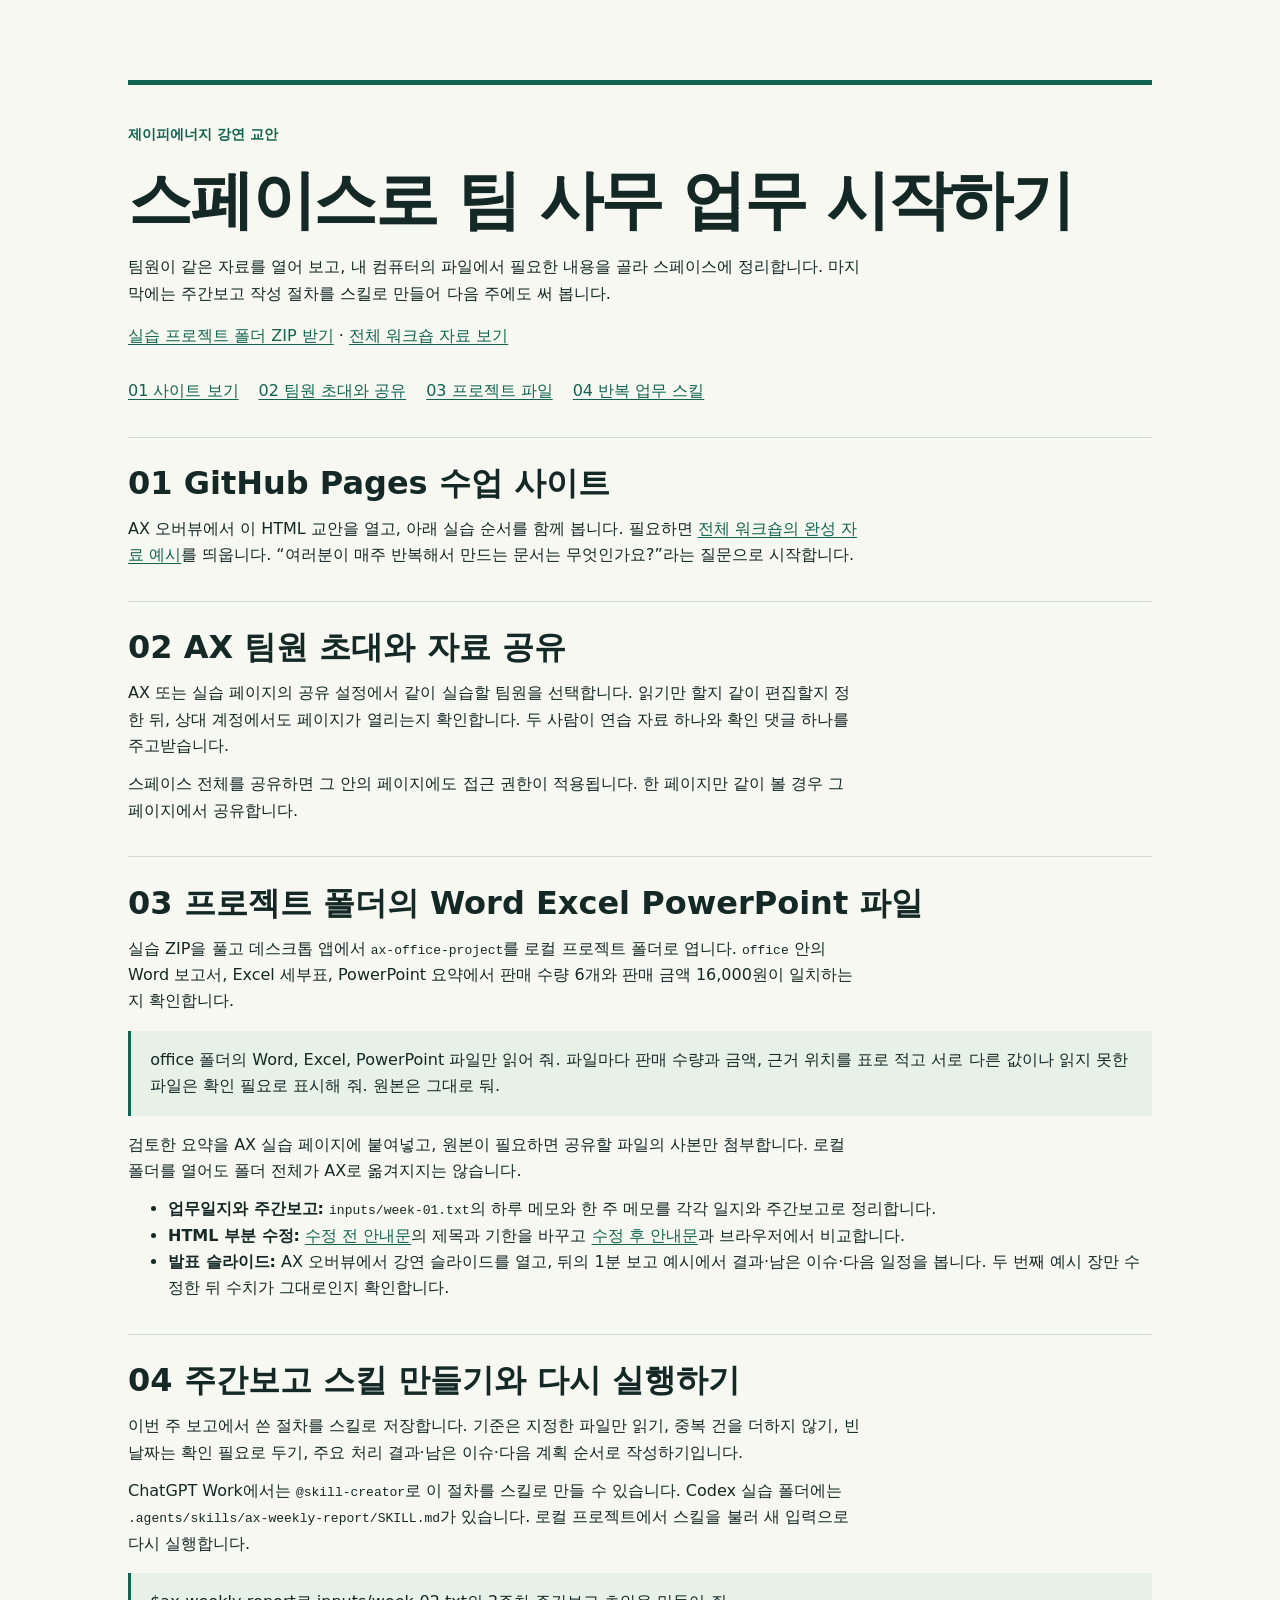
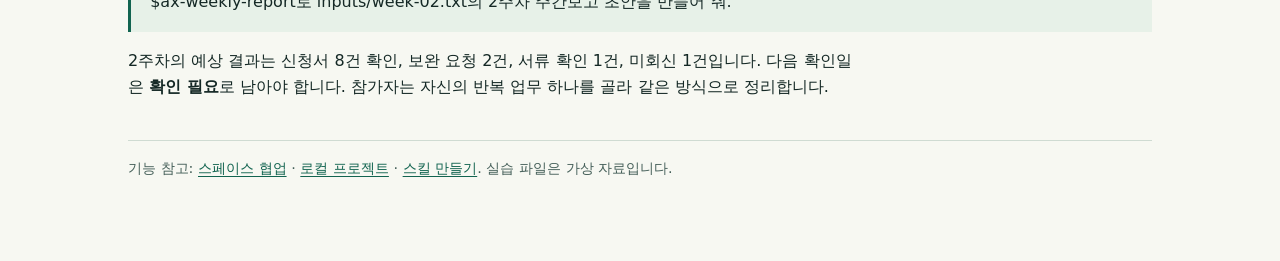
==== ax-lesson.html @ bd5237c0 "Publish JP Energy workshop handout" ====
<!doctype html>
<html lang="ko">
<head>
  <meta charset="utf-8">
  <meta name="viewport" content="width=device-width, initial-scale=1">
  <title>제이피에너지 사무 업무 실습 | ChatGPT 스페이스</title>
  <style>
    :root { color-scheme: light; --ink:#142825; --muted:#46605a; --green:#126450; --line:#cfdbd2; --paper:#f7f8f2; --tint:#e7f1e8; font-family:system-ui,sans-serif; background:var(--paper); color:var(--ink); }
    * { box-sizing:border-box; }
    body { margin:0; line-height:1.65; }
    main { width:min(calc(100% - 2rem), 64rem); margin:0 auto; padding:clamp(2rem,7vw,5rem) 0; }
    header { border-top:.35rem solid var(--green); padding-top:1.5rem; }
    h1,h2 { line-height:1.2; word-break:keep-all; }
    h1 { font-size:clamp(2.1rem,6vw,4rem); margin:.35rem 0 1rem; letter-spacing:-.035em; }
    h2 { font-size:clamp(1.4rem,4vw,2rem); margin:0 0 .85rem; }
    p { max-width:72ch; }
    .label { color:var(--green); font-weight:750; font-size:.9rem; }
    a { color:var(--green); text-underline-offset:.2em; }
    a:focus-visible { outline:2px solid var(--green); outline-offset:4px; }
    nav { display:flex; flex-wrap:wrap; gap:.5rem 1.25rem; margin:1.8rem 0; }
    section { border-top:1px solid var(--line); margin-top:2rem; padding-top:1.65rem; }
    section p,section ul { margin:.75rem 0; }
    .prompt { background:var(--tint); padding:1rem 1.2rem; margin:1rem 0; border-inline-start:.2rem solid var(--green); }
    code { overflow-wrap:anywhere; }
    footer { border-top:1px solid var(--line); margin-top:2.5rem; padding-top:1rem; color:var(--muted); font-size:.9rem; }
  </style>
</head>
<body>
<main>
  <header>
    <p class="label">제이피에너지 강연 교안</p>
    <h1>스페이스로 팀 사무 업무 시작하기</h1>
    <p>팀원이 같은 자료를 열어 보고, 내 컴퓨터의 파일에서 필요한 내용을 골라 스페이스에 정리합니다. 마지막에는 주간보고 작성 절차를 스킬로 만들어 다음 주에도 써 봅니다.</p>
    <p><a href="downloads/ax-office-project.zip" download>실습 프로젝트 폴더 ZIP 받기</a> · <a href="./">전체 워크숍 자료 보기</a></p>
  </header>
  <nav aria-label="실습 순서"><a href="#site">01 사이트 보기</a><a href="#share">02 팀원 초대와 공유</a><a href="#files">03 프로젝트 파일</a><a href="#skill">04 반복 업무 스킬</a></nav>
  <section id="site">
    <h2>01 GitHub Pages 수업 사이트</h2>
    <p>AX 오버뷰에서 이 HTML 교안을 열고, 아래 실습 순서를 함께 봅니다. 필요하면 <a href="./#practice">전체 워크숍의 완성 자료 예시</a>를 띄웁니다. “여러분이 매주 반복해서 만드는 문서는 무엇인가요?”라는 질문으로 시작합니다.</p>
  </section>
  <section id="share">
    <h2>02 AX 팀원 초대와 자료 공유</h2>
    <p>AX 또는 실습 페이지의 공유 설정에서 같이 실습할 팀원을 선택합니다. 읽기만 할지 같이 편집할지 정한 뒤, 상대 계정에서도 페이지가 열리는지 확인합니다. 두 사람이 연습 자료 하나와 확인 댓글 하나를 주고받습니다.</p>
    <p>스페이스 전체를 공유하면 그 안의 페이지에도 접근 권한이 적용됩니다. 한 페이지만 같이 볼 경우 그 페이지에서 공유합니다.</p>
  </section>
  <section id="files">
    <h2>03 프로젝트 폴더의 Word Excel PowerPoint 파일</h2>
    <p>실습 ZIP을 풀고 데스크톱 앱에서 <code>ax-office-project</code>를 로컬 프로젝트 폴더로 엽니다. <code>office</code> 안의 Word 보고서, Excel 세부표, PowerPoint 요약에서 판매 수량 6개와 판매 금액 16,000원이 일치하는지 확인합니다.</p>
    <blockquote class="prompt">office 폴더의 Word, Excel, PowerPoint 파일만 읽어 줘. 파일마다 판매 수량과 금액, 근거 위치를 표로 적고 서로 다른 값이나 읽지 못한 파일은 확인 필요로 표시해 줘. 원본은 그대로 둬.</blockquote>
    <p>검토한 요약을 AX 실습 페이지에 붙여넣고, 원본이 필요하면 공유할 파일의 사본만 첨부합니다. 로컬 폴더를 열어도 폴더 전체가 AX로 옮겨지지는 않습니다.</p>
    <ul>
      <li><b>업무일지와 주간보고:</b> <code>inputs/week-01.txt</code>의 하루 메모와 한 주 메모를 각각 일지와 주간보고로 정리합니다.</li>
      <li><b>HTML 부분 수정:</b> <a href="examples/ax-notice-before.html">수정 전 안내문</a>의 제목과 기한을 바꾸고 <a href="examples/ax-notice-after.html">수정 후 안내문</a>과 브라우저에서 비교합니다.</li>
      <li><b>발표 슬라이드:</b> AX 오버뷰에서 강연 슬라이드를 열고, 뒤의 1분 보고 예시에서 결과·남은 이슈·다음 일정을 봅니다. 두 번째 예시 장만 수정한 뒤 수치가 그대로인지 확인합니다.</li>
    </ul>
  </section>
  <section id="skill">
    <h2>04 주간보고 스킬 만들기와 다시 실행하기</h2>
    <p>이번 주 보고에서 쓴 절차를 스킬로 저장합니다. 기준은 지정한 파일만 읽기, 중복 건을 더하지 않기, 빈 날짜는 확인 필요로 두기, 주요 처리 결과·남은 이슈·다음 계획 순서로 작성하기입니다.</p>
    <p>ChatGPT Work에서는 <code>@skill-creator</code>로 이 절차를 스킬로 만들 수 있습니다. Codex 실습 폴더에는 <code>.agents/skills/ax-weekly-report/SKILL.md</code>가 있습니다. 로컬 프로젝트에서 스킬을 불러 새 입력으로 다시 실행합니다.</p>
    <blockquote class="prompt">$ax-weekly-report로 inputs/week-02.txt의 2주차 주간보고 초안을 만들어 줘.</blockquote>
    <p>2주차의 예상 결과는 신청서 8건 확인, 보완 요청 2건, 서류 확인 1건, 미회신 1건입니다. 다음 확인일은 <strong>확인 필요</strong>로 남아야 합니다. 참가자는 자신의 반복 업무 하나를 골라 같은 방식으로 정리합니다.</p>
  </section>
  <footer>기능 참고: <a href="https://learn.chatgpt.com/docs/space/collaboration">스페이스 협업</a> · <a href="https://learn.chatgpt.com/docs/projects?surface=app">로컬 프로젝트</a> · <a href="https://learn.chatgpt.com/docs/build-skills">스킬 만들기</a>. 실습 파일은 가상 자료입니다.</footer>
</main>
</body>
</html>
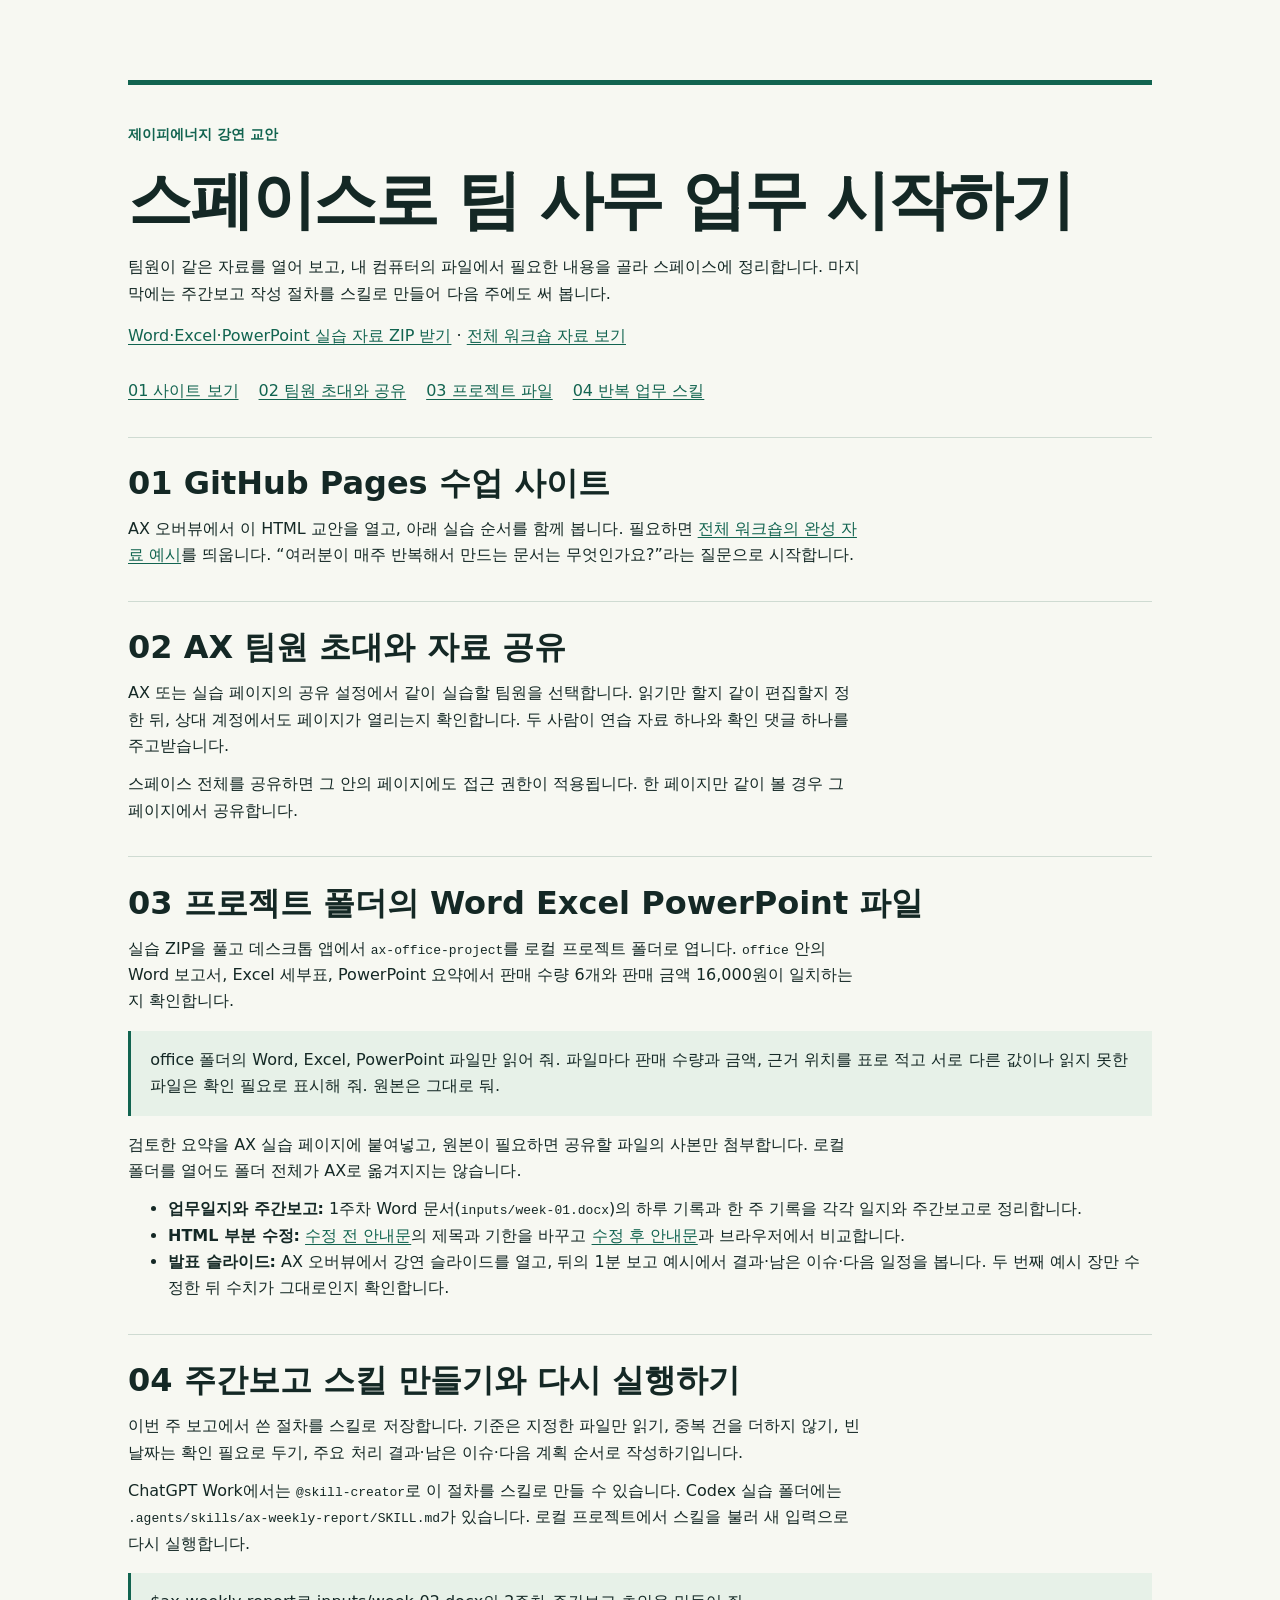
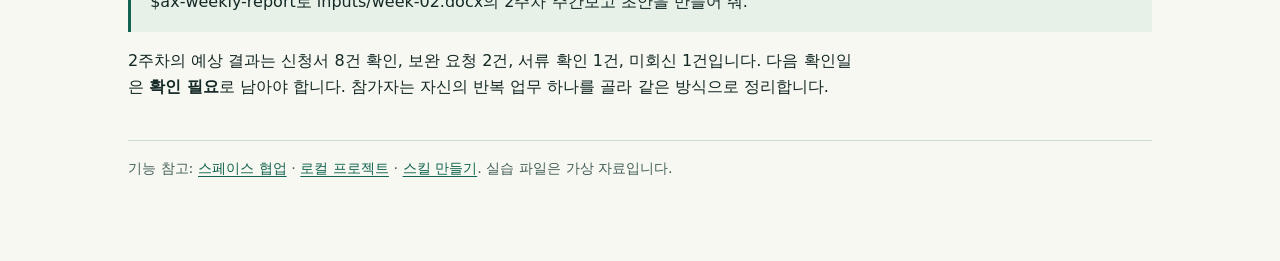
==== commit 5a2683c4: "Use Word documents for workshop practice records" ====
--- a/ax-lesson.html
+++ b/ax-lesson.html
@@ -31,7 +31,7 @@
     <p class="label">제이피에너지 강연 교안</p>
     <h1>스페이스로 팀 사무 업무 시작하기</h1>
     <p>팀원이 같은 자료를 열어 보고, 내 컴퓨터의 파일에서 필요한 내용을 골라 스페이스에 정리합니다. 마지막에는 주간보고 작성 절차를 스킬로 만들어 다음 주에도 써 봅니다.</p>
-    <p><a href="downloads/ax-office-project.zip" download>실습 프로젝트 폴더 ZIP 받기</a> · <a href="./">전체 워크숍 자료 보기</a></p>
+    <p><a href="downloads/ax-office-project.zip?v=word" download>Word·Excel·PowerPoint 실습 자료 ZIP 받기</a> · <a href="./">전체 워크숍 자료 보기</a></p>
   </header>
   <nav aria-label="실습 순서"><a href="#site">01 사이트 보기</a><a href="#share">02 팀원 초대와 공유</a><a href="#files">03 프로젝트 파일</a><a href="#skill">04 반복 업무 스킬</a></nav>
   <section id="site">
@@ -49,7 +49,7 @@
     <blockquote class="prompt">office 폴더의 Word, Excel, PowerPoint 파일만 읽어 줘. 파일마다 판매 수량과 금액, 근거 위치를 표로 적고 서로 다른 값이나 읽지 못한 파일은 확인 필요로 표시해 줘. 원본은 그대로 둬.</blockquote>
     <p>검토한 요약을 AX 실습 페이지에 붙여넣고, 원본이 필요하면 공유할 파일의 사본만 첨부합니다. 로컬 폴더를 열어도 폴더 전체가 AX로 옮겨지지는 않습니다.</p>
     <ul>
-      <li><b>업무일지와 주간보고:</b> <code>inputs/week-01.txt</code>의 하루 메모와 한 주 메모를 각각 일지와 주간보고로 정리합니다.</li>
+      <li><b>업무일지와 주간보고:</b> 1주차 Word 문서(<code>inputs/week-01.docx</code>)의 하루 기록과 한 주 기록을 각각 일지와 주간보고로 정리합니다.</li>
       <li><b>HTML 부분 수정:</b> <a href="examples/ax-notice-before.html">수정 전 안내문</a>의 제목과 기한을 바꾸고 <a href="examples/ax-notice-after.html">수정 후 안내문</a>과 브라우저에서 비교합니다.</li>
       <li><b>발표 슬라이드:</b> AX 오버뷰에서 강연 슬라이드를 열고, 뒤의 1분 보고 예시에서 결과·남은 이슈·다음 일정을 봅니다. 두 번째 예시 장만 수정한 뒤 수치가 그대로인지 확인합니다.</li>
     </ul>
@@ -58,7 +58,7 @@
     <h2>04 주간보고 스킬 만들기와 다시 실행하기</h2>
     <p>이번 주 보고에서 쓴 절차를 스킬로 저장합니다. 기준은 지정한 파일만 읽기, 중복 건을 더하지 않기, 빈 날짜는 확인 필요로 두기, 주요 처리 결과·남은 이슈·다음 계획 순서로 작성하기입니다.</p>
     <p>ChatGPT Work에서는 <code>@skill-creator</code>로 이 절차를 스킬로 만들 수 있습니다. Codex 실습 폴더에는 <code>.agents/skills/ax-weekly-report/SKILL.md</code>가 있습니다. 로컬 프로젝트에서 스킬을 불러 새 입력으로 다시 실행합니다.</p>
-    <blockquote class="prompt">$ax-weekly-report로 inputs/week-02.txt의 2주차 주간보고 초안을 만들어 줘.</blockquote>
+    <blockquote class="prompt">$ax-weekly-report로 inputs/week-02.docx의 2주차 주간보고 초안을 만들어 줘.</blockquote>
     <p>2주차의 예상 결과는 신청서 8건 확인, 보완 요청 2건, 서류 확인 1건, 미회신 1건입니다. 다음 확인일은 <strong>확인 필요</strong>로 남아야 합니다. 참가자는 자신의 반복 업무 하나를 골라 같은 방식으로 정리합니다.</p>
   </section>
   <footer>기능 참고: <a href="https://learn.chatgpt.com/docs/space/collaboration">스페이스 협업</a> · <a href="https://learn.chatgpt.com/docs/projects?surface=app">로컬 프로젝트</a> · <a href="https://learn.chatgpt.com/docs/build-skills">스킬 만들기</a>. 실습 파일은 가상 자료입니다.</footer>
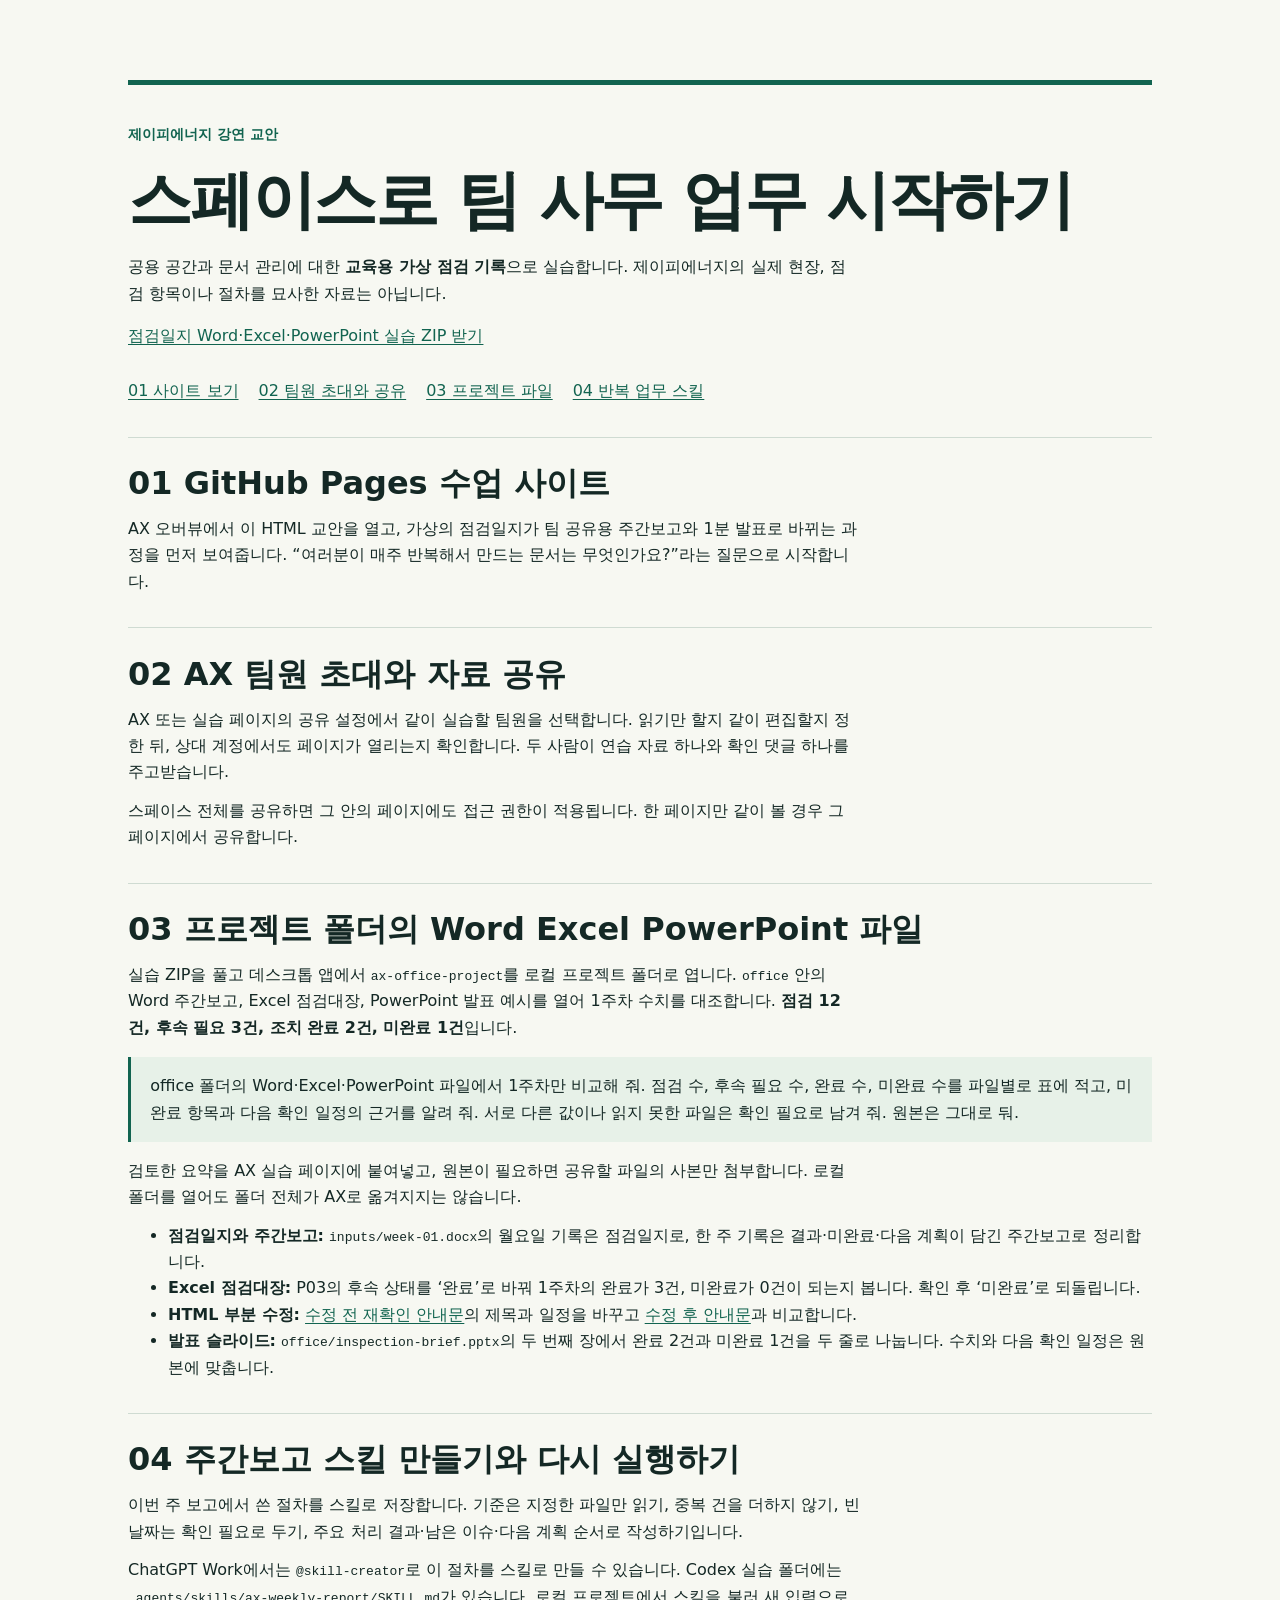
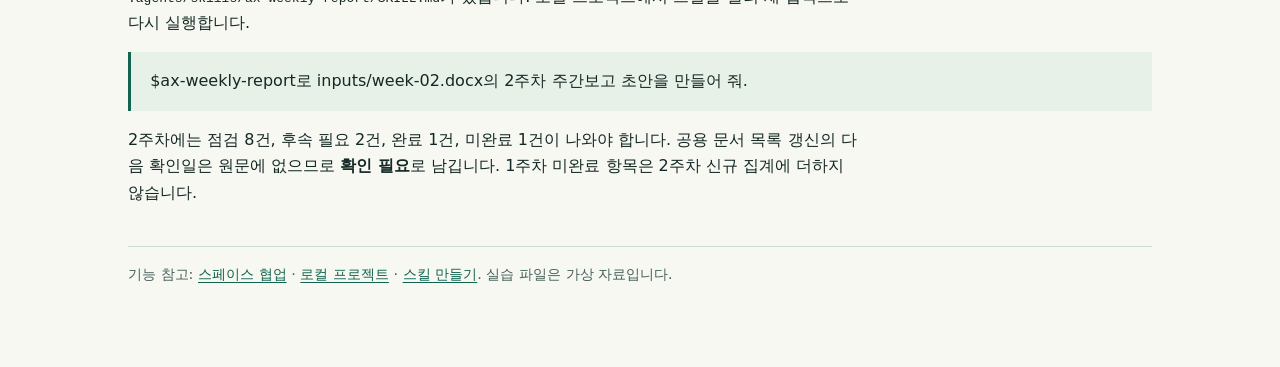
==== commit e131c8ba: "Replace sales practice with fictional inspection reporting" ====
--- a/ax-lesson.html
+++ b/ax-lesson.html
@@ -30,13 +30,13 @@
   <header>
     <p class="label">제이피에너지 강연 교안</p>
     <h1>스페이스로 팀 사무 업무 시작하기</h1>
-    <p>팀원이 같은 자료를 열어 보고, 내 컴퓨터의 파일에서 필요한 내용을 골라 스페이스에 정리합니다. 마지막에는 주간보고 작성 절차를 스킬로 만들어 다음 주에도 써 봅니다.</p>
-    <p><a href="downloads/ax-office-project.zip?v=word" download>Word·Excel·PowerPoint 실습 자료 ZIP 받기</a> · <a href="./">전체 워크숍 자료 보기</a></p>
+    <p>공용 공간과 문서 관리에 대한 <strong>교육용 가상 점검 기록</strong>으로 실습합니다. 제이피에너지의 실제 현장, 점검 항목이나 절차를 묘사한 자료는 아닙니다.</p>
+    <p><a href="downloads/ax-office-project.zip?v=inspection" download>점검일지 Word·Excel·PowerPoint 실습 ZIP 받기</a></p>
   </header>
   <nav aria-label="실습 순서"><a href="#site">01 사이트 보기</a><a href="#share">02 팀원 초대와 공유</a><a href="#files">03 프로젝트 파일</a><a href="#skill">04 반복 업무 스킬</a></nav>
   <section id="site">
     <h2>01 GitHub Pages 수업 사이트</h2>
-    <p>AX 오버뷰에서 이 HTML 교안을 열고, 아래 실습 순서를 함께 봅니다. 필요하면 <a href="./#practice">전체 워크숍의 완성 자료 예시</a>를 띄웁니다. “여러분이 매주 반복해서 만드는 문서는 무엇인가요?”라는 질문으로 시작합니다.</p>
+    <p>AX 오버뷰에서 이 HTML 교안을 열고, 가상의 점검일지가 팀 공유용 주간보고와 1분 발표로 바뀌는 과정을 먼저 보여줍니다. “여러분이 매주 반복해서 만드는 문서는 무엇인가요?”라는 질문으로 시작합니다.</p>
   </section>
   <section id="share">
     <h2>02 AX 팀원 초대와 자료 공유</h2>
@@ -45,13 +45,14 @@
   </section>
   <section id="files">
     <h2>03 프로젝트 폴더의 Word Excel PowerPoint 파일</h2>
-    <p>실습 ZIP을 풀고 데스크톱 앱에서 <code>ax-office-project</code>를 로컬 프로젝트 폴더로 엽니다. <code>office</code> 안의 Word 보고서, Excel 세부표, PowerPoint 요약에서 판매 수량 6개와 판매 금액 16,000원이 일치하는지 확인합니다.</p>
-    <blockquote class="prompt">office 폴더의 Word, Excel, PowerPoint 파일만 읽어 줘. 파일마다 판매 수량과 금액, 근거 위치를 표로 적고 서로 다른 값이나 읽지 못한 파일은 확인 필요로 표시해 줘. 원본은 그대로 둬.</blockquote>
+    <p>실습 ZIP을 풀고 데스크톱 앱에서 <code>ax-office-project</code>를 로컬 프로젝트 폴더로 엽니다. <code>office</code> 안의 Word 주간보고, Excel 점검대장, PowerPoint 발표 예시를 열어 1주차 수치를 대조합니다. <strong>점검 12건, 후속 필요 3건, 조치 완료 2건, 미완료 1건</strong>입니다.</p>
+    <blockquote class="prompt">office 폴더의 Word·Excel·PowerPoint 파일에서 1주차만 비교해 줘. 점검 수, 후속 필요 수, 완료 수, 미완료 수를 파일별로 표에 적고, 미완료 항목과 다음 확인 일정의 근거를 알려 줘. 서로 다른 값이나 읽지 못한 파일은 확인 필요로 남겨 줘. 원본은 그대로 둬.</blockquote>
     <p>검토한 요약을 AX 실습 페이지에 붙여넣고, 원본이 필요하면 공유할 파일의 사본만 첨부합니다. 로컬 폴더를 열어도 폴더 전체가 AX로 옮겨지지는 않습니다.</p>
     <ul>
-      <li><b>업무일지와 주간보고:</b> 1주차 Word 문서(<code>inputs/week-01.docx</code>)의 하루 기록과 한 주 기록을 각각 일지와 주간보고로 정리합니다.</li>
-      <li><b>HTML 부분 수정:</b> <a href="examples/ax-notice-before.html">수정 전 안내문</a>의 제목과 기한을 바꾸고 <a href="examples/ax-notice-after.html">수정 후 안내문</a>과 브라우저에서 비교합니다.</li>
-      <li><b>발표 슬라이드:</b> AX 오버뷰에서 강연 슬라이드를 열고, 뒤의 1분 보고 예시에서 결과·남은 이슈·다음 일정을 봅니다. 두 번째 예시 장만 수정한 뒤 수치가 그대로인지 확인합니다.</li>
+      <li><b>점검일지와 주간보고:</b> <code>inputs/week-01.docx</code>의 월요일 기록은 점검일지로, 한 주 기록은 결과·미완료·다음 계획이 담긴 주간보고로 정리합니다.</li>
+      <li><b>Excel 점검대장:</b> P03의 후속 상태를 ‘완료’로 바꿔 1주차의 완료가 3건, 미완료가 0건이 되는지 봅니다. 확인 후 ‘미완료’로 되돌립니다.</li>
+      <li><b>HTML 부분 수정:</b> <a href="examples/ax-notice-before.html?v=inspection">수정 전 재확인 안내문</a>의 제목과 일정을 바꾸고 <a href="examples/ax-notice-after.html?v=inspection">수정 후 안내문</a>과 비교합니다.</li>
+      <li><b>발표 슬라이드:</b> <code>office/inspection-brief.pptx</code>의 두 번째 장에서 완료 2건과 미완료 1건을 두 줄로 나눕니다. 수치와 다음 확인 일정은 원본에 맞춥니다.</li>
     </ul>
   </section>
   <section id="skill">
@@ -59,7 +60,7 @@
     <p>이번 주 보고에서 쓴 절차를 스킬로 저장합니다. 기준은 지정한 파일만 읽기, 중복 건을 더하지 않기, 빈 날짜는 확인 필요로 두기, 주요 처리 결과·남은 이슈·다음 계획 순서로 작성하기입니다.</p>
     <p>ChatGPT Work에서는 <code>@skill-creator</code>로 이 절차를 스킬로 만들 수 있습니다. Codex 실습 폴더에는 <code>.agents/skills/ax-weekly-report/SKILL.md</code>가 있습니다. 로컬 프로젝트에서 스킬을 불러 새 입력으로 다시 실행합니다.</p>
     <blockquote class="prompt">$ax-weekly-report로 inputs/week-02.docx의 2주차 주간보고 초안을 만들어 줘.</blockquote>
-    <p>2주차의 예상 결과는 신청서 8건 확인, 보완 요청 2건, 서류 확인 1건, 미회신 1건입니다. 다음 확인일은 <strong>확인 필요</strong>로 남아야 합니다. 참가자는 자신의 반복 업무 하나를 골라 같은 방식으로 정리합니다.</p>
+    <p>2주차에는 점검 8건, 후속 필요 2건, 완료 1건, 미완료 1건이 나와야 합니다. 공용 문서 목록 갱신의 다음 확인일은 원문에 없으므로 <strong>확인 필요</strong>로 남깁니다. 1주차 미완료 항목은 2주차 신규 집계에 더하지 않습니다.</p>
   </section>
   <footer>기능 참고: <a href="https://learn.chatgpt.com/docs/space/collaboration">스페이스 협업</a> · <a href="https://learn.chatgpt.com/docs/projects?surface=app">로컬 프로젝트</a> · <a href="https://learn.chatgpt.com/docs/build-skills">스킬 만들기</a>. 실습 파일은 가상 자료입니다.</footer>
 </main>
